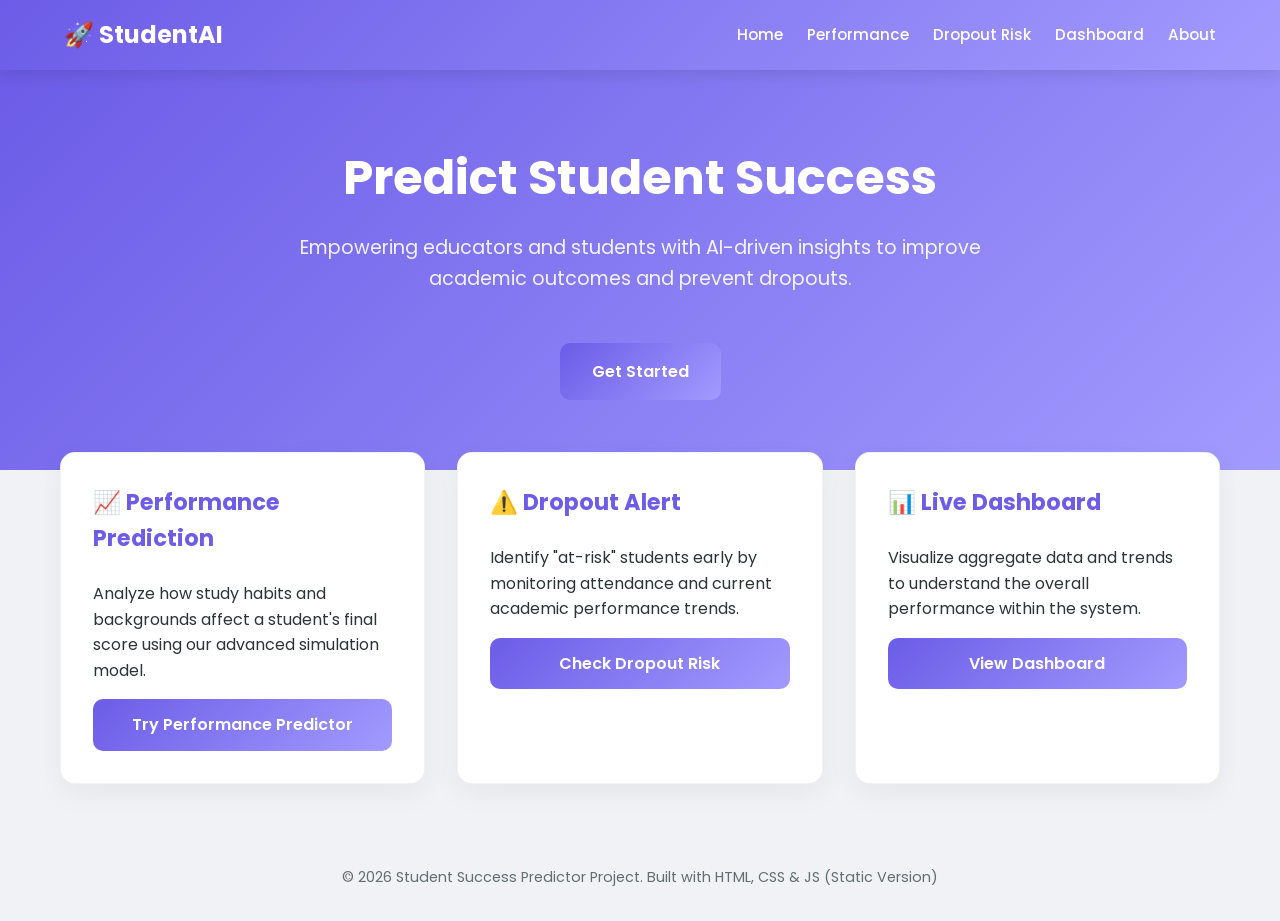
==== index.html @ 71899d19 "🌐 Migrated to Static Site (GitHub Pages Ready)" ====
<!DOCTYPE html>
<html lang="en">
<head>
    <meta charset="UTF-8">
    <meta name="viewport" content="width=device-width, initial-scale=1.0">
    <title>Student Success Predictor | AI for Education</title>
    <!-- Use relative paths for GitHub Pages -->
    <link rel="stylesheet" href="static/css/style.css">
</head>
<body>

    <nav class="navbar">
        <a href="index.html" class="logo">🚀 StudentAI</a>
        <ul class="nav-links">
            <li><a href="index.html">Home</a></li>
            <li><a href="predict.html">Performance</a></li>
            <li><a href="dropout.html">Dropout Risk</a></li>
            <li><a href="dashboard.html">Dashboard</a></li>
            <li><a href="about.html">About</a></li>
        </ul>
    </nav>

    <header class="hero">
        <h1>Predict Student Success</h1>
        <p>Empowering educators and students with AI-driven insights to improve academic outcomes and prevent dropouts.</p>
        <div style="margin-top: 2rem;">
            <a href="predict.html" class="btn" style="width: auto; padding: 1rem 2rem;">Get Started</a>
        </div>
    </header>

    <main class="container">
        <div class="grid-container">
            <div class="card">
                <h2>📈 Performance Prediction</h2>
                <p>Analyze how study habits and backgrounds affect a student's final score using our advanced simulation model.</p>
                <a href="predict.html" class="btn">Try Performance Predictor</a>
            </div>
            <div class="card">
                <h2>⚠️ Dropout Alert</h2>
                <p>Identify "at-risk" students early by monitoring attendance and current academic performance trends.</p>
                <a href="dropout.html" class="btn">Check Dropout Risk</a>
            </div>
            <div class="card">
                <h2>📊 Live Dashboard</h2>
                <p>Visualize aggregate data and trends to understand the overall performance within the system.</p>
                <a href="dashboard.html" class="btn">View Dashboard</a>
            </div>
        </div>
    </main>

    <footer>
        <p>&copy; 2026 Student Success Predictor Project. Built with HTML, CSS & JS (Static Version)</p>
    </footer>

    <script src="static/js/script.js"></script>
</body>
</html>
---- static/css/style.css ----
/* Google Fonts */
@import url('https://fonts.googleapis.com/css2?family=Poppins:wght@300;400;500;600;700&display=swap');

:root {
    --primary-color: #6c5ce7;
    --secondary-color: #a29bfe;
    --accent-color: #fab1a0;
    --success-color: #00b894;
    --danger-color: #d63031;
    --dark-bg: #1e272e;
    --card-bg: #ffffff;
    --text-main: #2d3436;
    --text-muted: #636e72;
    --gradient: linear-gradient(135deg, #6c5ce7 0%, #a29bfe 100%);
    --glass: rgba(255, 255, 255, 0.9);
}

* {
    margin: 0;
    padding: 0;
    box-sizing: border-box;
    font-family: 'Poppins', sans-serif;
}

body {
    background: #f1f2f6;
    color: var(--text-main);
    line-height: 1.6;
    min-height: 100vh;
}

/* Navbar Style */
.navbar {
    background: var(--gradient);
    padding: 1rem 5%;
    display: flex;
    justify-content: space-between;
    align-items: center;
    box-shadow: 0 4px 15px rgba(0, 0, 0, 0.1);
    position: sticky;
    top: 0;
    z-index: 1000;
}

.navbar .logo {
    color: white;
    font-size: 1.5rem;
    font-weight: 700;
    text-decoration: none;
}

.nav-links {
    display: flex;
    list-style: none;
}

.nav-links li {
    margin-left: 1.5rem;
}

.nav-links a {
    color: white;
    text-decoration: none;
    font-weight: 500;
    transition: 0.3s;
    font-size: 0.95rem;
}

.nav-links a:hover {
    color: var(--accent-color);
}

/* Hero Section */
.hero {
    height: 400px;
    background: var(--gradient);
    display: flex;
    flex-direction: column;
    justify-content: center;
    align-items: center;
    text-align: center;
    color: white;
    padding: 0 20px;
}

.hero h1 {
    font-size: 3rem;
    margin-bottom: 1rem;
    animation: fadeInDown 0.8s ease;
}

.hero p {
    font-size: 1.2rem;
    opacity: 0.9;
    max-width: 700px;
}

/* Main Content Container */
.container {
    max-width: 1200px;
    margin: -50px auto 50px;
    padding: 0 20px;
}

/* Responsive Grid/Flex Patterns */
.grid-container {
    display: grid;
    grid-template-columns: repeat(auto-fit, minmax(300px, 1fr));
    gap: 2rem;
    margin-top: 2rem;
}

/* Card Styling */
.card {
    background: var(--card-bg);
    padding: 2rem;
    border-radius: 15px;
    box-shadow: 0 10px 30px rgba(0, 0, 0, 0.05);
    transition: transform 0.3s ease, box-shadow 0.3s ease;
    border: 1px solid rgba(0, 0, 0, 0.05);
}

.card:hover {
    transform: translateY(-5px);
    box-shadow: 0 15px 40px rgba(0, 0, 0, 0.1);
}

.card h2 {
    margin-bottom: 1.5rem;
    color: var(--primary-color);
    font-size: 1.4rem;
}

/* Form Elements */
.form-group {
    margin-bottom: 1.5rem;
}

.form-group label {
    display: block;
    margin-bottom: 0.5rem;
    font-weight: 500;
    color: var(--text-muted);
}

.form-group select,
.form-group input {
    width: 100%;
    padding: 0.8rem;
    border: 2px solid #edeff2;
    border-radius: 10px;
    outline: none;
    transition: border-color 0.3s ease;
    background: #fdfdfd;
}

.form-group select:focus,
.form-group input:focus {
    border-color: var(--primary-color);
}

/* Buttons */
.btn {
    display: inline-block;
    background: var(--gradient);
    color: white;
    padding: 0.8rem 2rem;
    border: none;
    border-radius: 10px;
    cursor: pointer;
    font-weight: 600;
    transition: filter 0.3s ease, transform 0.2s ease;
    width: 100%;
    margin-top: 1rem;
    text-align: center;
    text-decoration: none;
}

.btn:hover {
    filter: brightness(1.1);
}

.btn:active {
    transform: scale(0.98);
}

/* Results Display */
.result-box {
    margin-top: 2rem;
    padding: 1.5rem;
    border-radius: 12px;
    text-align: center;
    display: none;
    animation: fadeInUp 0.5s ease;
}

.badge {
    padding: 0.5rem 1.5rem;
    border-radius: 30px;
    font-weight: 600;
    color: white;
    font-size: 0.9rem;
    display: inline-block;
    margin-top: 1rem;
}

.badge-pass { background: var(--success-color); }
.badge-fail { background: var(--danger-color); }

/* Charts Layout */
.chart-container {
    position: relative;
    height: 300px;
    width: 100%;
    margin-top: 1rem;
}

/* Utility Animations */
@keyframes fadeInDown {
    from {
        opacity: 0;
        transform: translateY(-20px);
    }
    to {
        opacity: 1;
        transform: translateY(0);
    }
}

@keyframes fadeInUp {
    from {
        opacity: 0;
        transform: translateY(20px);
    }
    to {
        opacity: 1;
        transform: translateY(0);
    }
}

/* Spinner */
.spinner {
    display: none;
    width: 40px;
    height: 40px;
    margin: 20px auto;
    border: 4px solid rgba(0, 0, 0, 0.1);
    border-radius: 50%;
    border-top: 4px solid var(--primary-color);
    animation: spin 1s linear infinite;
}

@keyframes spin {
    0% { transform: rotate(0deg); }
    100% { transform: rotate(360deg); }
}

/* Footer */
footer {
    text-align: center;
    padding: 2rem;
    color: var(--text-muted);
    font-size: 0.9rem;
}

/* Responsive Fixes */
@media (max-width: 768px) {
    .navbar {
        flex-direction: column;
        padding: 1rem;
    }
    .nav-links {
        margin-top: 1rem;
        flex-wrap: wrap;
        justify-content: center;
    }
    .nav-links li {
        margin: 5px 10px;
    }
    .hero h1 {
        font-size: 2rem;
    }
}
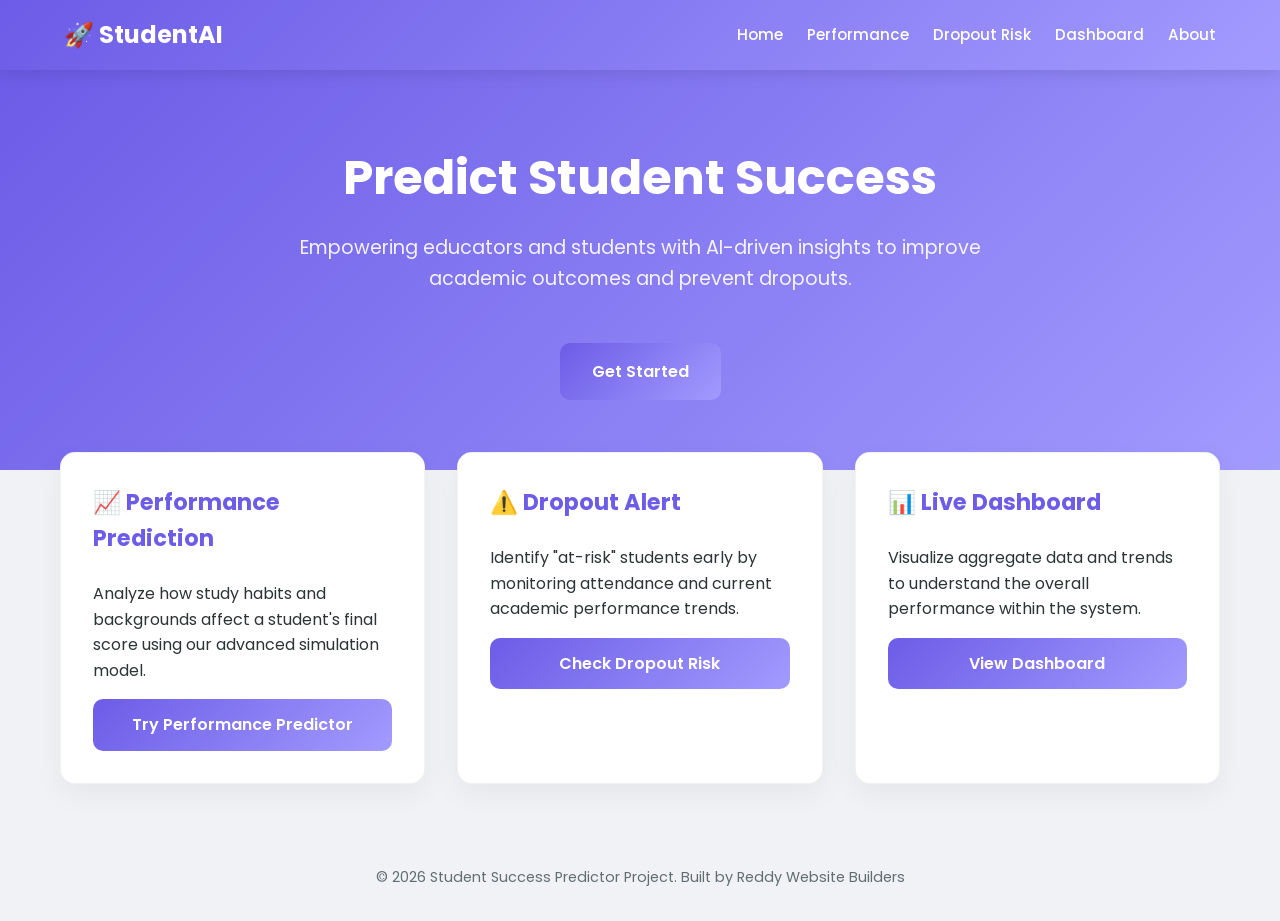
==== commit 554e79b5: "🔖 Branding: Updated footer to Reddy Website Builders" ====
--- a/index.html
+++ b/index.html
@@ -49,7 +49,7 @@
     </main>
 
     <footer>
-        <p>&copy; 2026 Student Success Predictor Project. Built with HTML, CSS & JS (Static Version)</p>
+        <p>&copy; 2026 Student Success Predictor Project. Built by Reddy Website Builders</p>
     </footer>
 
     <script src="static/js/script.js"></script>
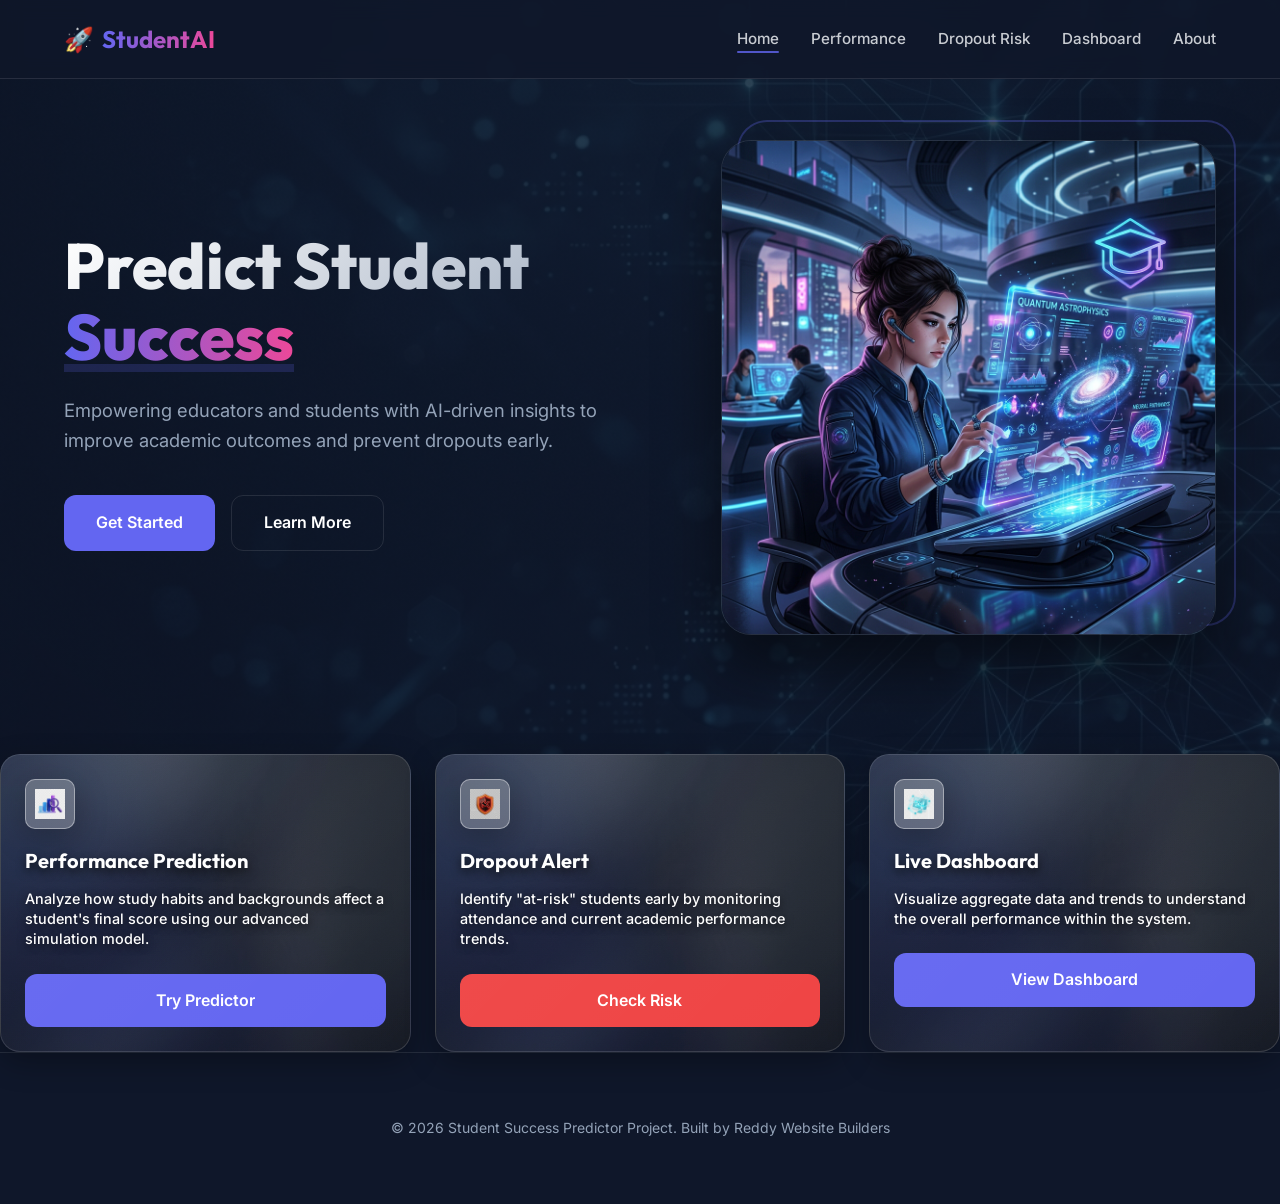
==== commit da03434f: "UI/UX Overhaul: Added responsive glassmorphism design, custom AI-generated images, and improved text" ====
--- a/index.html
+++ b/index.html
@@ -10,7 +10,26 @@
 <body>
 
     <nav class="navbar">
-        <a href="index.html" class="logo">🚀 StudentAI</a>
+        <a href="index.html" class="logo">🚀 <span>StudentAI</span></a>
+        
+        <ul class="nav-links">
+            <li><a href="index.html" class="active">Home</a></li>
+            <li><a href="predict.html">Performance</a></li>
+            <li><a href="dropout.html">Dropout Risk</a></li>
+            <li><a href="dashboard.html">Dashboard</a></li>
+            <li><a href="about.html">About</a></li>
+        </ul>
+
+        <div class="menu-toggle" id="mobile-menu-btn">
+            <span></span>
+            <span></span>
+            <span></span>
+        </div>
+    </nav>
+
+    <!-- Mobile Menu -->
+    <div class="overlay" id="overlay"></div>
+    <div class="mobile-menu" id="mobile-menu">
         <ul class="nav-links">
             <li><a href="index.html">Home</a></li>
             <li><a href="predict.html">Performance</a></li>
@@ -18,30 +37,45 @@
             <li><a href="dashboard.html">Dashboard</a></li>
             <li><a href="about.html">About</a></li>
         </ul>
-    </nav>
+    </div>
 
     <header class="hero">
-        <h1>Predict Student Success</h1>
-        <p>Empowering educators and students with AI-driven insights to improve academic outcomes and prevent dropouts.</p>
-        <div style="margin-top: 2rem;">
-            <a href="predict.html" class="btn" style="width: auto; padding: 1rem 2rem;">Get Started</a>
+        <div class="hero-content">
+            <h1>Predict Student <span>Success</span></h1>
+            <p>Empowering educators and students with AI-driven insights to improve academic outcomes and prevent dropouts early.</p>
+            <div style="display: flex; gap: 1rem; margin-top: 1rem;">
+                <a href="predict.html" class="btn" style="width: auto;">Get Started</a>
+                <a href="about.html" class="btn btn-secondary" style="width: auto;">Learn More</a>
+            </div>
+        </div>
+        <div class="hero-image">
+            <img src="static/images/hero.png" alt="Student AI">
         </div>
     </header>
 
     <main class="container">
         <div class="grid-container">
-            <div class="card">
-                <h2>📈 Performance Prediction</h2>
+            <div class="card glass-card">
+                <div class="card-icon">
+                    <img src="static/images/performance.png" alt="Performance">
+                </div>
+                <h2>Performance Prediction</h2>
                 <p>Analyze how study habits and backgrounds affect a student's final score using our advanced simulation model.</p>
-                <a href="predict.html" class="btn">Try Performance Predictor</a>
+                <a href="predict.html" class="btn">Try Predictor</a>
             </div>
-            <div class="card">
-                <h2>⚠️ Dropout Alert</h2>
+            <div class="card glass-card">
+                <div class="card-icon">
+                    <img src="static/images/dropout.png" alt="Dropout">
+                </div>
+                <h2>Dropout Alert</h2>
                 <p>Identify "at-risk" students early by monitoring attendance and current academic performance trends.</p>
-                <a href="dropout.html" class="btn">Check Dropout Risk</a>
+                <a href="dropout.html" class="btn" style="background: var(--danger);">Check Risk</a>
             </div>
-            <div class="card">
-                <h2>📊 Live Dashboard</h2>
+            <div class="card glass-card">
+                <div class="card-icon">
+                    <img src="static/images/dashboard.png" alt="Dashboard">
+                </div>
+                <h2>Live Dashboard</h2>
                 <p>Visualize aggregate data and trends to understand the overall performance within the system.</p>
                 <a href="dashboard.html" class="btn">View Dashboard</a>
             </div>
--- a/static/css/style.css
+++ b/static/css/style.css
@@ -1,137 +1,300 @@
 /* Google Fonts */
-@import url('https://fonts.googleapis.com/css2?family=Poppins:wght@300;400;500;600;700&display=swap');
+@import url('https://fonts.googleapis.com/css2?family=Outfit:wght@300;400;500;600;700&family=Inter:wght@300;400;500;600;700&display=swap');
 
 :root {
-    --primary-color: #6c5ce7;
-    --secondary-color: #a29bfe;
-    --accent-color: #fab1a0;
-    --success-color: #00b894;
-    --danger-color: #d63031;
-    --dark-bg: #1e272e;
-    --card-bg: #ffffff;
-    --text-main: #2d3436;
-    --text-muted: #636e72;
-    --gradient: linear-gradient(135deg, #6c5ce7 0%, #a29bfe 100%);
-    --glass: rgba(255, 255, 255, 0.9);
+    /* Color Palette */
+    --primary: #6366f1;
+    --primary-dark: #4f46e5;
+    --secondary: #ec4899;
+    --accent: #f59e0b;
+    --success: #10b981;
+    --danger: #ef4444;
+    
+    /* Neutral Colors */
+    --bg-dark: #0f172a;
+    --bg-card: rgba(30, 41, 59, 0.7);
+    --text-white: #f8fafc;
+    --text-muted: #94a3b8;
+    --border-glass: rgba(255, 255, 255, 0.1);
+    
+    /* Effects */
+    --glass-bg: rgba(255, 255, 255, 0.03);
+    --glass-border: rgba(255, 255, 255, 0.1);
+    --glass-blur: 12px;
+    --shadow-premium: 0 20px 25px -5px rgba(0, 0, 0, 0.2), 0 10px 10px -5px rgba(0, 0, 0, 0.1);
+    --transition: all 0.3s cubic-bezier(0.4, 0, 0.2, 1);
 }
 
 * {
     margin: 0;
     padding: 0;
     box-sizing: border-box;
-    font-family: 'Poppins', sans-serif;
 }
 
 body {
-    background: #f1f2f6;
-    color: var(--text-main);
+    background-color: var(--bg-dark);
+    background-image: 
+        linear-gradient(rgba(15, 23, 42, 0.8), rgba(15, 23, 42, 0.8)),
+        url('../images/bg.png');
+    background-size: cover;
+    background-position: center;
+    background-attachment: fixed;
+    color: var(--text-white);
+    font-family: 'Inter', sans-serif;
     line-height: 1.6;
     min-height: 100vh;
-}
-
-/* Navbar Style */
+    overflow-x: hidden;
+}
+
+h1, h2, h3, .logo {
+    font-family: 'Outfit', sans-serif;
+}
+
+/* Navbar */
 .navbar {
-    background: var(--gradient);
-    padding: 1rem 5%;
+    position: fixed;
+    top: 0;
+    left: 0;
+    width: 100%;
+    padding: 1.25rem 5%;
     display: flex;
     justify-content: space-between;
     align-items: center;
-    box-shadow: 0 4px 15px rgba(0, 0, 0, 0.1);
-    position: sticky;
-    top: 0;
+    background: rgba(15, 23, 42, 0.8);
+    backdrop-filter: blur(10px);
+    border-bottom: 1px solid var(--border-glass);
     z-index: 1000;
-}
-
-.navbar .logo {
-    color: white;
+    transition: var(--transition);
+}
+
+.logo {
     font-size: 1.5rem;
     font-weight: 700;
+    color: var(--text-white);
     text-decoration: none;
+    display: flex;
+    align-items: center;
+    gap: 0.5rem;
+}
+
+.logo span {
+    background: linear-gradient(to right, var(--primary), var(--secondary));
+    -webkit-background-clip: text;
+    -webkit-text-fill-color: transparent;
 }
 
 .nav-links {
     display: flex;
     list-style: none;
-}
-
-.nav-links li {
-    margin-left: 1.5rem;
+    gap: 2rem;
 }
 
 .nav-links a {
-    color: white;
+    color: var(--text-white);
     text-decoration: none;
     font-weight: 500;
-    transition: 0.3s;
     font-size: 0.95rem;
+    opacity: 0.8;
+    transition: var(--transition);
+    position: relative;
 }
 
 .nav-links a:hover {
-    color: var(--accent-color);
+    opacity: 1;
+    color: var(--primary);
+}
+
+.nav-links a.active::after {
+    content: '';
+    position: absolute;
+    bottom: -5px;
+    left: 0;
+    width: 100%;
+    height: 2px;
+    background: var(--primary);
+    border-radius: 2px;
+}
+
+/* Mobile Menu Toggle */
+.menu-toggle {
+    display: none;
+    cursor: pointer;
+    z-index: 1001;
+}
+
+.menu-toggle span {
+    display: block;
+    width: 25px;
+    height: 2px;
+    background: var(--text-white);
+    margin: 5px 0;
+    transition: var(--transition);
 }
 
 /* Hero Section */
 .hero {
-    height: 400px;
-    background: var(--gradient);
-    display: flex;
-    flex-direction: column;
-    justify-content: center;
+    padding: 140px 5% 80px;
+    display: grid;
+    grid-template-columns: 1.2fr 1fr;
     align-items: center;
-    text-align: center;
-    color: white;
-    padding: 0 20px;
+    gap: 4rem;
+    max-width: 1300px;
+    margin: 0 auto;
+}
+
+.hero-content {
+    text-align: left;
 }
 
 .hero h1 {
-    font-size: 3rem;
-    margin-bottom: 1rem;
-    animation: fadeInDown 0.8s ease;
+    font-size: clamp(2.5rem, 6vw, 4rem);
+    font-weight: 800;
+    line-height: 1.1;
+    margin-bottom: 1.5rem;
+    background: linear-gradient(135deg, #fff 0%, #94a3b8 100%);
+    -webkit-background-clip: text;
+    -webkit-text-fill-color: transparent;
+}
+
+.hero h1 span {
+    background: linear-gradient(to right, var(--primary), var(--secondary));
+    -webkit-background-clip: text;
+    -webkit-text-fill-color: transparent;
+    position: relative;
+}
+
+.hero h1 span::after {
+    content: '';
+    position: absolute;
+    bottom: 5px;
+    left: 0;
+    width: 100%;
+    height: 8px;
+    background: rgba(99, 102, 241, 0.2);
+    z-index: -1;
 }
 
 .hero p {
-    font-size: 1.2rem;
-    opacity: 0.9;
-    max-width: 700px;
-}
-
-/* Main Content Container */
-.container {
-    max-width: 1200px;
-    margin: -50px auto 50px;
-    padding: 0 20px;
-}
-
-/* Responsive Grid/Flex Patterns */
+    font-size: clamp(1rem, 3vw, 1.15rem);
+    color: var(--text-muted);
+    margin-bottom: 2.5rem;
+}
+
+.hero-image {
+    position: relative;
+    animation: float 6s ease-in-out infinite;
+}
+
+.hero-image img {
+    width: 100%;
+    max-width: 500px;
+    border-radius: 30px;
+    box-shadow: 0 30px 60px rgba(0, 0, 0, 0.5);
+    border: 1px solid var(--glass-border);
+}
+
+.hero-image::after {
+    content: '';
+    position: absolute;
+    top: -20px;
+    right: -20px;
+    width: 100%;
+    height: 100%;
+    border: 2px solid var(--primary);
+    border-radius: 30px;
+    z-index: -1;
+    opacity: 0.3;
+}
+
+@keyframes float {
+    0%, 100% { transform: translateY(0); }
+    50% { transform: translateY(-20px); }
+}
+
+/* Grid Layout */
 .grid-container {
     display: grid;
-    grid-template-columns: repeat(auto-fit, minmax(300px, 1fr));
-    gap: 2rem;
+    grid-template-columns: repeat(auto-fit, minmax(280px, 1fr));
+    gap: 1.5rem;
     margin-top: 2rem;
 }
 
-/* Card Styling */
+/* Card Component */
 .card {
-    background: var(--card-bg);
-    padding: 2rem;
-    border-radius: 15px;
-    box-shadow: 0 10px 30px rgba(0, 0, 0, 0.05);
-    transition: transform 0.3s ease, box-shadow 0.3s ease;
-    border: 1px solid rgba(0, 0, 0, 0.05);
+    background: linear-gradient(rgba(15, 23, 42, 0.3), rgba(15, 23, 42, 0.3)), 
+                url('../images/card-bg.png');
+    background-size: cover;
+    background-position: center;
+    backdrop-filter: blur(15px);
+    border: 1px solid rgba(255, 255, 255, 0.15);
+    border-radius: 20px;
+    padding: 1.5rem;
+    transition: var(--transition);
+    position: relative;
+    overflow: hidden;
+    display: flex;
+    flex-direction: column;
+    color: #ffffff;
+    box-shadow: 0 10px 30px rgba(0, 0, 0, 0.3);
+}
+
+.card::before {
+    content: '';
+    position: absolute;
+    top: 0;
+    left: 0;
+    width: 100%;
+    height: 100%;
+    background: linear-gradient(135deg, rgba(255,255,255,0.05) 0%, transparent 100%);
+    pointer-events: none;
+}
+
+.card h2 {
+    color: #ffffff !important;
+    font-weight: 700;
+    text-shadow: 0 4px 10px rgba(0, 0, 0, 0.8);
+    font-size: 1.25rem;
+    margin-bottom: 0.75rem;
+    display: flex;
+    align-items: center;
+    gap: 0.75rem;
+}
+
+.card p {
+    color: #ffffff !important;
+    font-weight: 500;
+    text-shadow: 0 2px 8px rgba(0, 0, 0, 0.8);
+    opacity: 1 !important;
+    line-height: 1.4;
+    margin-bottom: 1.5rem;
+    font-size: 0.9rem;
 }
 
 .card:hover {
-    transform: translateY(-5px);
-    box-shadow: 0 15px 40px rgba(0, 0, 0, 0.1);
-}
-
-.card h2 {
-    margin-bottom: 1.5rem;
-    color: var(--primary-color);
-    font-size: 1.4rem;
-}
-
-/* Form Elements */
+    transform: translateY(-8px);
+    box-shadow: var(--shadow-premium);
+}
+
+.card-icon {
+    width: 50px;
+    height: 50px;
+    margin-bottom: 1rem;
+    display: flex;
+    align-items: center;
+    justify-content: center;
+    background: rgba(255, 255, 255, 0.25);
+    border-radius: 10px;
+    border: 1px solid rgba(255, 255, 255, 0.4);
+    box-shadow: 0 8px 32px rgba(0, 0, 0, 0.3);
+}
+
+.card-icon img {
+    width: 30px;
+    height: 30px;
+    object-fit: contain;
+}
+
+/* Forms */
 .form-group {
     margin-bottom: 1.5rem;
 }
@@ -139,94 +302,103 @@
 .form-group label {
     display: block;
     margin-bottom: 0.5rem;
+    font-size: 0.875rem;
     font-weight: 500;
     color: var(--text-muted);
 }
 
-.form-group select,
-.form-group input {
-    width: 100%;
-    padding: 0.8rem;
-    border: 2px solid #edeff2;
-    border-radius: 10px;
+.form-group input, 
+.form-group select {
+    width: 100%;
+    padding: 0.75rem 1rem;
+    background: rgba(15, 23, 42, 0.5);
+    border: 1px solid var(--glass-border);
+    border-radius: 12px;
+    color: var(--text-white);
+    font-family: inherit;
+    font-size: 1rem;
+    transition: var(--transition);
+}
+
+.form-group input:focus, 
+.form-group select:focus {
     outline: none;
-    transition: border-color 0.3s ease;
-    background: #fdfdfd;
-}
-
-.form-group select:focus,
-.form-group input:focus {
-    border-color: var(--primary-color);
+    border-color: var(--primary);
+    box-shadow: 0 0 0 4px rgba(99, 102, 241, 0.1);
 }
 
 /* Buttons */
 .btn {
-    display: inline-block;
-    background: var(--gradient);
+    display: inline-flex;
+    align-items: center;
+    justify-content: center;
+    padding: 0.875rem 2rem;
+    background: var(--primary);
     color: white;
-    padding: 0.8rem 2rem;
+    font-weight: 600;
+    text-decoration: none;
+    border-radius: 12px;
     border: none;
-    border-radius: 10px;
     cursor: pointer;
-    font-weight: 600;
-    transition: filter 0.3s ease, transform 0.2s ease;
-    width: 100%;
-    margin-top: 1rem;
-    text-align: center;
-    text-decoration: none;
+    transition: var(--transition);
+    font-size: 1rem;
+    width: 100%;
 }
 
 .btn:hover {
-    filter: brightness(1.1);
-}
-
-.btn:active {
-    transform: scale(0.98);
-}
-
-/* Results Display */
+    background: var(--primary-dark);
+    transform: scale(1.02);
+}
+
+.btn-secondary {
+    background: transparent;
+    border: 1px solid var(--glass-border);
+}
+
+.btn-secondary:hover {
+    background: var(--glass-bg);
+}
+
+/* Predictions Box */
 .result-box {
     margin-top: 2rem;
-    padding: 1.5rem;
-    border-radius: 12px;
+    padding: 2rem;
+    border-radius: 20px;
+    background: rgba(16, 185, 129, 0.1);
+    border: 1px solid rgba(16, 185, 129, 0.2);
     text-align: center;
     display: none;
-    animation: fadeInUp 0.5s ease;
+    animation: fadeInUp 0.5s ease forwards;
 }
 
 .badge {
     padding: 0.5rem 1.5rem;
-    border-radius: 30px;
-    font-weight: 600;
-    color: white;
-    font-size: 0.9rem;
-    display: inline-block;
-    margin-top: 1rem;
-}
-
-.badge-pass { background: var(--success-color); }
-.badge-fail { background: var(--danger-color); }
-
-/* Charts Layout */
+    border-radius: 100px;
+    font-weight: 700;
+    text-transform: uppercase;
+    font-size: 0.75rem;
+    letter-spacing: 0.05em;
+}
+
+.badge-pass { background: var(--success); color: white; }
+.badge-fail { background: var(--danger); color: white; }
+
+/* Dashboard Charts */
 .chart-container {
-    position: relative;
-    height: 300px;
-    width: 100%;
-    margin-top: 1rem;
-}
-
-/* Utility Animations */
-@keyframes fadeInDown {
-    from {
-        opacity: 0;
-        transform: translateY(-20px);
-    }
-    to {
-        opacity: 1;
-        transform: translateY(0);
-    }
-}
-
+    height: 350px;
+    margin-bottom: 2rem;
+}
+
+/* Footer */
+footer {
+    padding: 4rem 20px;
+    text-align: center;
+    border-top: 1px solid var(--border-glass);
+    color: var(--text-muted);
+    font-size: 0.875rem;
+}
+
+/* Animations */
 @keyframes fadeInUp {
     from {
         opacity: 0;
@@ -238,46 +410,91 @@
     }
 }
 
-/* Spinner */
-.spinner {
+/* Responsive Styles */
+@media (max-width: 992px) {
+    .nav-links {
+        display: none; /* Hide standard links to use mobile menu */
+    }
+    
+    .menu-toggle {
+        display: block;
+    }
+    
+    .hero {
+        padding-top: 100px;
+        grid-template-columns: 1fr;
+        text-align: center;
+        gap: 2rem;
+    }
+    
+    .hero-content {
+        text-align: center;
+    }
+    
+    .hero-content div {
+        justify-content: center;
+    }
+
+    .hero-image img {
+        max-width: 300px;
+    }
+}
+
+@media (max-width: 640px) {
+    .grid-container {
+        grid-template-columns: 1fr;
+    }
+    
+    .card {
+        padding: 1.5rem;
+    }
+    
+    .navbar {
+        padding: 1rem 1.5rem;
+    }
+}
+
+/* Custom Mobile Menu (controlled by JS) */
+.mobile-menu {
+    position: fixed;
+    top: 0;
+    right: -100%;
+    width: 80%;
+    height: 100%;
+    background: var(--bg-dark);
+    z-index: 2000;
+    padding: 80px 40px;
+    transition: 0.5s ease;
+    box-shadow: -10px 0 30px rgba(0,0,0,0.5);
+}
+
+.mobile-menu.active {
+    right: 0;
+}
+
+.mobile-menu .nav-links {
+    display: flex;
+    flex-direction: column;
+    gap: 1.5rem;
+}
+
+.mobile-menu a {
+    font-size: 1.25rem;
+}
+
+.overlay {
+    position: fixed;
+    top: 0;
+    left: 0;
+    width: 100%;
+    height: 100%;
+    background: rgba(0,0,0,0.7);
+    backdrop-filter: blur(5px);
+    z-index: 1500;
     display: none;
-    width: 40px;
-    height: 40px;
-    margin: 20px auto;
-    border: 4px solid rgba(0, 0, 0, 0.1);
-    border-radius: 50%;
-    border-top: 4px solid var(--primary-color);
-    animation: spin 1s linear infinite;
-}
-
-@keyframes spin {
-    0% { transform: rotate(0deg); }
-    100% { transform: rotate(360deg); }
-}
-
-/* Footer */
-footer {
-    text-align: center;
-    padding: 2rem;
-    color: var(--text-muted);
-    font-size: 0.9rem;
-}
-
-/* Responsive Fixes */
-@media (max-width: 768px) {
-    .navbar {
-        flex-direction: column;
-        padding: 1rem;
-    }
-    .nav-links {
-        margin-top: 1rem;
-        flex-wrap: wrap;
-        justify-content: center;
-    }
-    .nav-links li {
-        margin: 5px 10px;
-    }
-    .hero h1 {
-        font-size: 2rem;
-    }
-}
+}
+
+.overlay.active {
+    display: block;
+}
+
